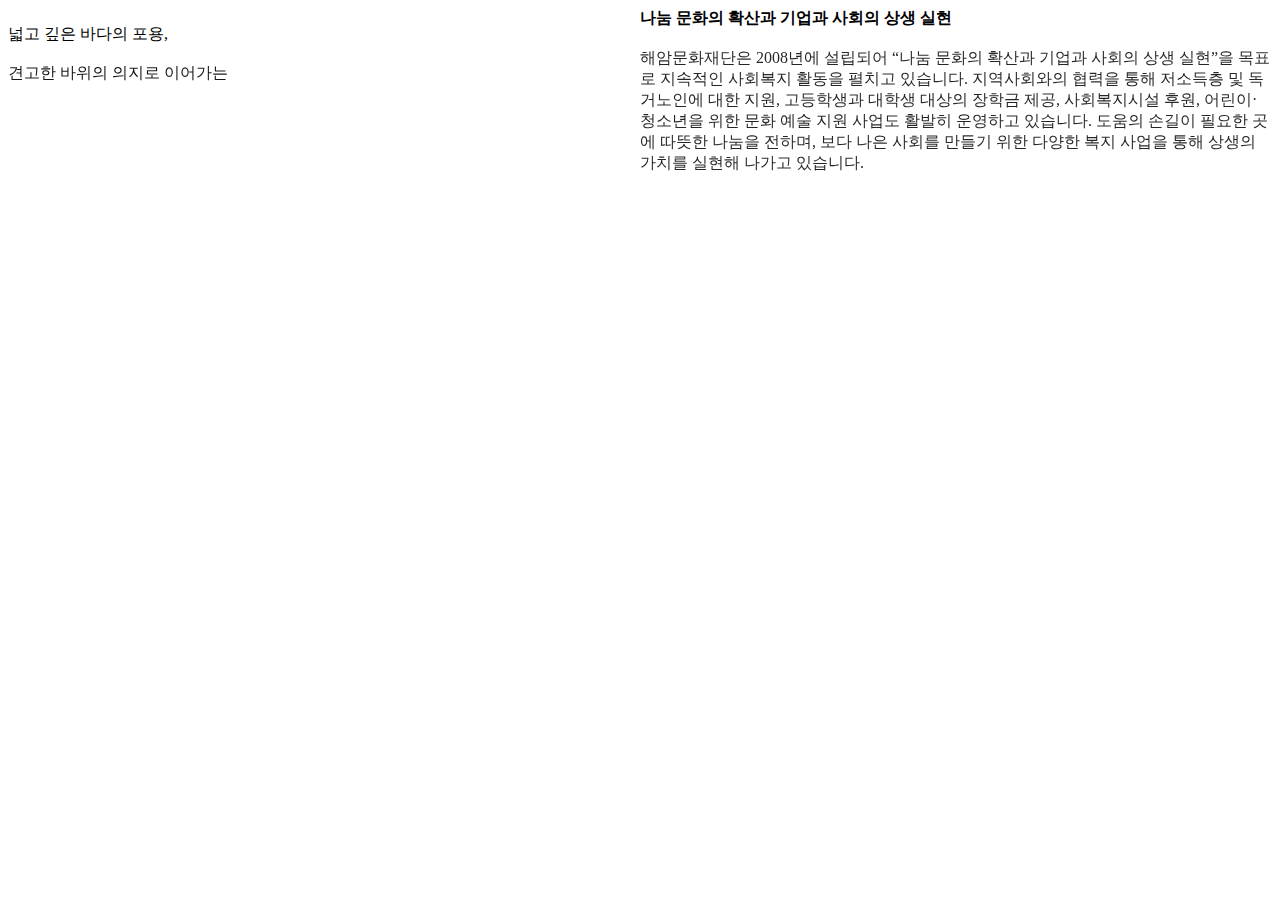
==== gsap/timelinequiz/index.html @ 20a1a796 ".." ====
<!DOCTYPE html>
<html lang="en">
  <head>
    <meta charset="UTF-8" />
    <meta name="viewport" content="width=device-width, initial-scale=1.0" />
    <title>Document</title>
    <script src="https://cdn.jsdelivr.net/npm/gsap@3.12.7/dist/gsap.min.js"></script>
    <script src="index.js" defer></script>
    <link rel="stylesheet" href="index.css" />
  </head>
  <body>
    <div class="titleBox">
      <p class="first">넓고 깊은 바다의 포용,</p>
      <p class="second">견고한 바위의 의지로 이어가는</p>
      <p class="third">나눔의길</p>
    </div>
    <div class="subBox">
      <strong> 나눔 문화의 확산과 기업과 사회의 상생 실현</strong>
      <p>
        해암문화재단은 2008년에 설립되어 “나눔 문화의 확산과 기업과 사회의 상생
        실현”을 목표로 지속적인 사회복지 활동을 펼치고 있습니다. 지역사회와의
        협력을 통해 저소득층 및 독거노인에 대한 지원, 고등학생과 대학생 대상의
        장학금 제공, 사회복지시설 후원, 어린이·청소년을 위한 문화 예술 지원
        사업도 활발히 운영하고 있습니다. 도움의 손길이 필요한 곳에 따뜻한 나눔을
        전하며, 보다 나은 사회를 만들기 위한 다양한 복지 사업을 통해 상생의
        가치를 실현해 나가고 있습니다.
      </p>
    </div>
  </body>
</html>
---- gsap/timelinequiz/index.css ----
body {
  display: flex;
}

.titleBox {
  width: 50%;
}

.subBox {
  width: 50%;
}
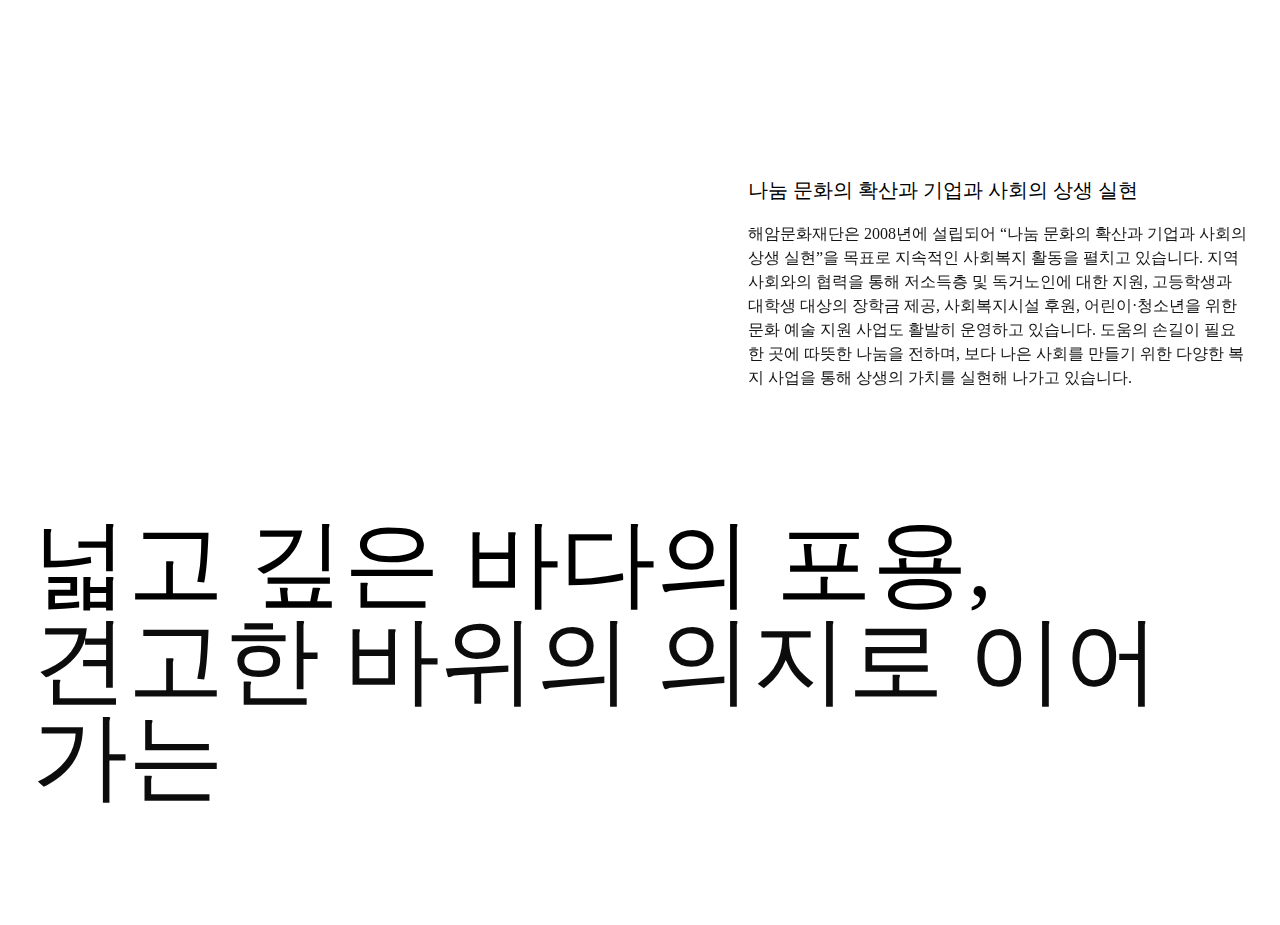
==== commit 4b0b5c9f: ".." ====
--- a/gsap/timelinequiz/index.html
+++ b/gsap/timelinequiz/index.html
@@ -4,27 +4,36 @@
     <meta charset="UTF-8" />
     <meta name="viewport" content="width=device-width, initial-scale=1.0" />
     <title>Document</title>
+    <link rel="stylesheet" href="reset.css" />
+    <link rel="stylesheet" href="index.css" />
     <script src="https://cdn.jsdelivr.net/npm/gsap@3.12.7/dist/gsap.min.js"></script>
     <script src="index.js" defer></script>
-    <link rel="stylesheet" href="index.css" />
   </head>
   <body>
-    <div class="titleBox">
-      <p class="first">넓고 깊은 바다의 포용,</p>
-      <p class="second">견고한 바위의 의지로 이어가는</p>
-      <p class="third">나눔의길</p>
-    </div>
-    <div class="subBox">
-      <strong> 나눔 문화의 확산과 기업과 사회의 상생 실현</strong>
-      <p>
-        해암문화재단은 2008년에 설립되어 “나눔 문화의 확산과 기업과 사회의 상생
-        실현”을 목표로 지속적인 사회복지 활동을 펼치고 있습니다. 지역사회와의
-        협력을 통해 저소득층 및 독거노인에 대한 지원, 고등학생과 대학생 대상의
-        장학금 제공, 사회복지시설 후원, 어린이·청소년을 위한 문화 예술 지원
-        사업도 활발히 운영하고 있습니다. 도움의 손길이 필요한 곳에 따뜻한 나눔을
-        전하며, 보다 나은 사회를 만들기 위한 다양한 복지 사업을 통해 상생의
-        가치를 실현해 나가고 있습니다.
-      </p>
-    </div>
+    <section>
+      <!-- <article>
+        <h2 class="test">
+          금융의 모든 것 토스에서<br />
+          쉽고 간편하게
+        </h2>
+      </article> -->
+      <article class="sub">
+        <h5>나눔 문화의 확산과 기업과 사회의 상생 실현</h5>
+        <p>
+          해암문화재단은 2008년에 설립되어 “나눔 문화의 확산과 기업과 사회의
+          상생 실현”을 목표로 지속적인 사회복지 활동을 펼치고 있습니다.
+          지역사회와의 협력을 통해 저소득층 및 독거노인에 대한 지원, 고등학생과
+          대학생 대상의 장학금 제공, 사회복지시설 후원, 어린이·청소년을 위한
+          문화 예술 지원 사업도 활발히 운영하고 있습니다. 도움의 손길이 필요한
+          곳에 따뜻한 나눔을 전하며, 보다 나은 사회를 만들기 위한 다양한 복지
+          사업을 통해 상생의 가치를 실현해 나가고 있습니다.
+        </p>
+      </article>
+      <article class="main">
+        <h2 class="first">넓고 깊은 바다의 포용,</h2>
+        <h2 class="second">견고한 바위의 의지로 이어가는</h2>
+        <h2 class="third">나눔의 길,</h2>
+      </article>
+    </section>
   </body>
 </html>
--- a/gsap/timelinequiz/index.css
+++ b/gsap/timelinequiz/index.css
@@ -1,11 +1,37 @@
-body {
+section {
+  height: 100vh;
+  max-width: 95%;
+  margin: 0 auto;
+  position: relative;
   display: flex;
+  align-items: center;
+  justify-content: center;
+}
+.test {
+  font-size: 80px;
+  text-align: center;
 }
 
-.titleBox {
-  width: 50%;
+.sub {
+  position: absolute;
+  top: 20%;
+  right: 0;
+  width: 500px;
+}
+.sub > h5 {
+  font-size: 20px;
+  margin-bottom: 20px;
+  font-weight: bold231;
+}
+.sub > p {
+  line-height: 1.5;
 }
 
-.subBox {
-  width: 50%;
+.main {
+  position: absolute;
+  bottom: 0;
+  left: 0;
 }
+.main > h2 {
+  font-size: 96px;
+}
